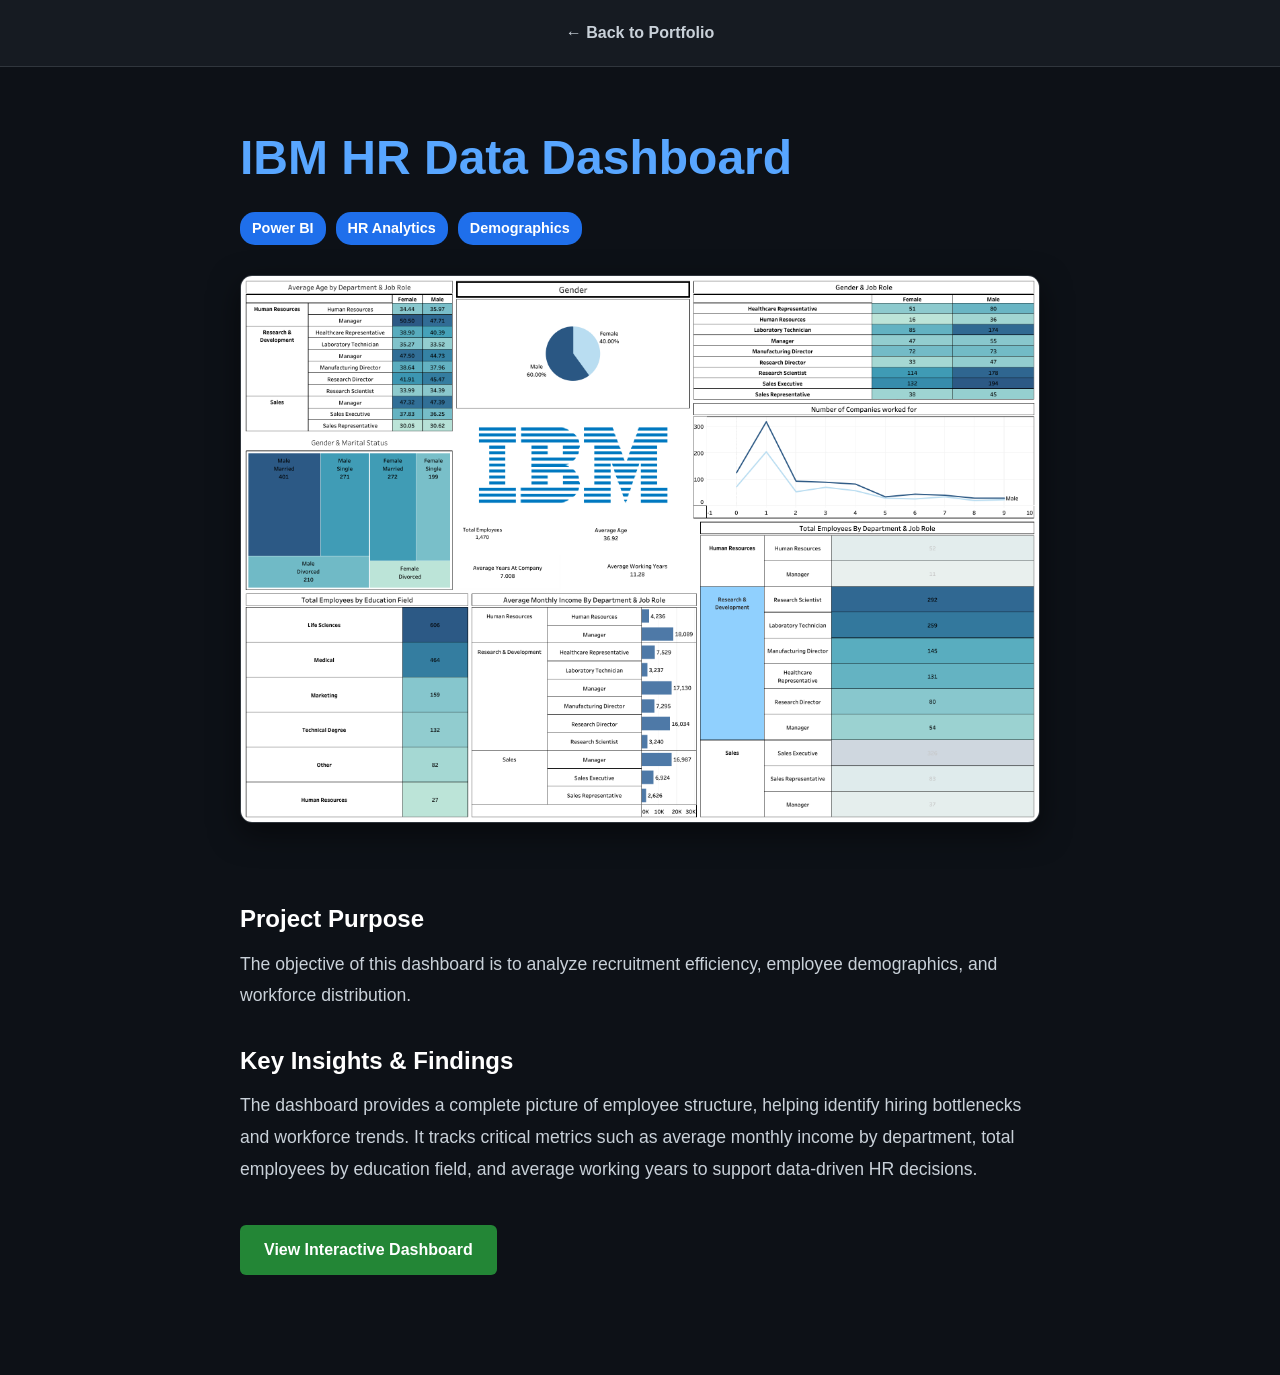
==== hr.html @ 5f2cc1dc "Rename project2.html to hr.html" ====
<!DOCTYPE html>
<html lang="en">
<head>
    <meta charset="UTF-8">
    <meta name="viewport" content="width=device-width, initial-scale=1.0">
    <title>IBM HR Data Dashboard | Mohamednour</title>
    <link rel="stylesheet" href="style.css">
</head>
<body>

    <header>
        <nav>
            <ul>
                <li><a href="index.html#projects">← Back to Portfolio</a></li>
            </ul>
        </nav>
    </header>

    <section class="project-detail-section">
        <div class="detail-container">
            
            <h1 class="detail-title">IBM HR Data Dashboard</h1>
            
            <div class="detail-tags">
                <span class="tag">Power BI</span>
                <span class="tag">HR Analytics</span>
                <span class="tag">Demographics</span>
            </div>

            <img src="img/Dashboard 1.png" alt="IBM HR Dashboard" class="detail-main-img">

            <div class="detail-description">
                <h2>Project Purpose</h2>
                <p>The objective of this dashboard is to analyze recruitment efficiency, employee demographics, and workforce distribution.</p>
                
                <h2>Key Insights & Findings</h2>
                <p>The dashboard provides a complete picture of employee structure, helping identify hiring bottlenecks and workforce trends. It tracks critical metrics such as average monthly income by department, total employees by education field, and average working years to support data-driven HR decisions.</p>
            </div>

            <div class="detail-links">
                <a href="https://public.tableau.com/app/profile/mohamed.nour1760/viz/HR_IBM_MNOUR/Dashboard1" class="btn">View Interactive Dashboard</a>
               
            </div>

        </div>
    </section>

</body>
</html>
---- style.css ----
/* General Reset & Smooth Scrolling */
* {
    margin: 0;
    padding: 0;
    box-sizing: border-box;
}

html {
    scroll-behavior: smooth;
}

body {
    font-family: 'Segoe UI', Tahoma, Geneva, Verdana, sans-serif;
    background-color: #0d1117; /* Dark background */
    color: #c9d1d9;
    line-height: 1.6;
}

h1, h2, h3, h4, h5 {
    color: #ffffff;
    margin-bottom: 10px;
}
/* About Section Side-by-Side Layout */
.about-container {
    display: flex;
    align-items: center;
    gap: 50px; /* Space between the image and the text */
    max-width: 1000px;
    margin: 0 auto;
}

/* Make sure the image and text take up equal space */
.about-image, .about-text {
    flex: 1; 
}

/* Styling the About Image from Page 2 */
.about-img {
    width: 100%;
    border-radius: 12px;
    border: 1px solid #30363d;
    box-shadow: 0 10px 30px rgba(0,0,0,0.5); /* Adds a cool shadow behind it */
    object-fit: cover;
}

/* Aligning the text properly */
.about-text {
    text-align: left;
}

/* Mobile Responsiveness: Stack them on small screens */
@media (max-width: 768px) {
    .about-container {
        flex-direction: column;
        text-align: center;
        gap: 30px;
    }
    
    .about-text {
        text-align: center;
    }
}
/* Navigation */
header {
    background-color: #161b22;
    position: fixed;
    width: 100%;
    top: 0;
    z-index: 1000;
    border-bottom: 1px solid #30363d;
}

nav ul {
    display: flex;
    justify-content: center;
    list-style: none;
    padding: 20px;
    gap: 30px;
}

nav a {
    color: #c9d1d9;
    text-decoration: none;
    font-weight: bold;
    transition: color 0.3s;
}

nav a:hover {
    color: #58a6ff;
}

/* Sections */
section {
    padding: 100px 20px;
    max-width: 1000px;
    margin: auto;
    display: flex;
    flex-direction: column;
    justify-content: center;
    align-items: center;
    text-align: center;
    min-height: 80vh;
}

/* Home Section */
#home h1 {
    font-size: 4rem;
    color: #58a6ff;
}

#home h2 {
    font-size: 1.5rem;
    font-weight: 300;
    margin-bottom: 30px;
}

.buttons {
    display: flex;
    gap: 15px;
}

.btn {
    padding: 12px 24px;
    background-color: #238636;
    color: white;
    text-decoration: none;
    border-radius: 6px;
    font-weight: bold;
    transition: background 0.3s;
}

.btn:hover {
    background-color: #2ea043;
}

.btn-outline {
    background-color: transparent;
    border: 1px solid #8b949e;
    color: #c9d1d9;
}

.btn-outline:hover {
    background-color: #30363d;
}

/* Flex Layout for Education and Experience Cards */
.flex-card {
    display: flex;
    align-items: center;
    gap: 20px;
}

/* Images/Logos inside Education and Experience */
.card-icon {
    width: 120px;
    height: 120px;
    object-fit: contain; /* Keeps logos/certificates from cropping */
    border-radius: 8px;
    background-color: #0d1117;
    padding: 5px;
    border: 1px solid #30363d;
}

.card-text {
    flex: 1; /* Makes the text take up the rest of the available space */
}

/* Mobile responsiveness for Flex Cards (stacks them on small screens) */
@media (max-width: 768px) {
    .flex-card {
        flex-direction: column;
        text-align: center;
    }
}

/* Service Offerings Grid */
.service-grid {
    display: flex;
    justify-content: center;
    gap: 20px;
    flex-wrap: wrap;
    margin-top: 30px;
    width: 100%;
}

.service-card {
    background-color: #161b22;
    border: 1px solid #30363d;
    border-radius: 12px;
    padding: 15px;
    text-align: center;
    width: 220px; /* Keeps them compact like the PDF */
    transition: transform 0.3s;
}

.service-card:hover {
    transform: translateY(-5px);
    border-color: #58a6ff;
}

.service-card img {
    width: 100%;
    height: 140px;
    border-radius: 8px;
    object-fit: cover;
    margin-bottom: 15px;
}
/* Projects Grid */
.project-grid {
    display: grid;
    grid-template-columns: repeat(auto-fit, minmax(300px, 1fr));
    gap: 20px;
    width: 100%;
    margin-top: 30px;
}

.project-card {
    background-color: #161b22;
    border: 1px solid #30363d;
    border-radius: 8px;
    padding: 20px;
    text-align: left;
    transition: transform 0.3s;
}

.project-card:hover {
    transform: translateY(-5px);
    border-color: #58a6ff;
}

/* Skills List */
.skills-list {
    list-style: none;
    display: flex;
    flex-wrap: wrap;
    gap: 15px;
    justify-content: center;
    margin-top: 20px;
}

.skills-list li {
    background-color: #1f6feb;
    color: white;
    padding: 10px 20px;
    border-radius: 20px;
    font-weight: bold;
}

/* Contact Links */
#contact a {
    color: #58a6ff;
    text-decoration: none;
}

#contact a:hover {
    text-decoration: underline;
}

/* Profile Image Styling */
.profile-img {
    width: 200px;
    height: 200px;
    border-radius: 50%; /* Makes it a perfect circle */
    object-fit: cover;
    margin-bottom: 20px;
    border: 3px solid #58a6ff; /* A nice blue border */
}

/* Project Card Overhaul for Images */
.project-card {
    background-color: #161b22;
    border: 1px solid #30363d;
    border-radius: 8px;
    text-align: left;
    transition: transform 0.3s;
    overflow: hidden; /* Ensures the image doesn't spill over the rounded corners */
    padding: 0; /* Removed padding so image touches the edges */
}

/* Updated Project Images */
.project-img {
    width: 100%;
    height: 250px; /* Slightly taller to fit dashboards better */
    object-fit: contain; /* THIS IS THE MAGIC WORD: It stops the image from cropping! */
    background-color: #0d1117; /* Fills empty space with your dark theme color */
    border-bottom: 1px solid #30363d;
    padding: 10px; /* Gives the dashboards a little breathing room inside the card */
}
/* Project Text Content */
.project-content {
    padding: 20px; /* Adds the padding back just for the text */
}



/* --- Project Detail Page Styles --- */

.project-detail-section {
    padding-top: 120px; /* Pushes content below the fixed navbar */
    min-height: 100vh;
}

.detail-container {
    max-width: 800px; /* Keeps the reading width comfortable */
    margin: 0 auto;
    text-align: left; /* Aligns text to the left for easier reading */
}

.detail-title {
    font-size: 3rem;
    color: #58a6ff;
    margin-bottom: 15px;
}

.detail-tags {
    display: flex;
    gap: 10px;
    margin-bottom: 30px;
}

.tag {
    background-color: #1f6feb;
    color: white;
    padding: 5px 12px;
    border-radius: 15px;
    font-size: 0.9rem;
    font-weight: bold;
}

.detail-main-img {
    width: 100%;
    border-radius: 12px;
    border: 1px solid #30363d;
    margin-bottom: 40px;
    box-shadow: 0 10px 30px rgba(0,0,0,0.5);
}

.detail-description h2 {
    color: #ffffff;
    margin-top: 30px;
    margin-bottom: 10px;
}

.detail-description p {
    color: #c9d1d9;
    font-size: 1.1rem;
    line-height: 1.8;
}

.detail-links {
    margin-top: 40px;
    display: flex;
    gap: 15px;
}


/* --- Contact Section --- */
#contact {
    text-align: center;
}

.contact-container {
    display: flex;
    justify-content: center;
    align-items: flex-start;
    gap: 50px;
    margin-top: 40px;
    width: 100%;
    max-width: 900px;
}

.contact-info {
    flex: 1;
    text-align: left;
}

.contact-item {
    margin-bottom: 25px;
    background-color: #161b22;
    padding: 20px;
    border-radius: 8px;
    border: 1px solid #30363d;
}

.contact-item h3 {
    color: #58a6ff;
    margin-bottom: 5px;
    font-size: 1.2rem;
}

.contact-item a {
    color: #c9d1d9;
    text-decoration: none;
    font-size: 1.1rem;
}

.contact-item a:hover {
    color: #ffffff;
    text-decoration: underline;
}

/* Contact Form Styles */
.contact-form {
    flex: 1;
    display: flex;
    flex-direction: column;
    gap: 15px;
    width: 100%;
}

.contact-form input,
.contact-form textarea {
    width: 100%;
    padding: 15px;
    border-radius: 8px;
    border: 1px solid #30363d;
    background-color: #0d1117;
    color: #ffffff;
    font-family: inherit;
    font-size: 1rem;
}

.contact-form input:focus,
.contact-form textarea:focus {
    outline: none;
    border-color: #58a6ff;
}

.contact-form button {
    border: none;
    cursor: pointer;
    font-size: 1.1rem;
}
/* --- Skills Section --- */
.skills-container {
    display: flex;
    justify-content: center;
    gap: 30px;
    width: 100%;
    max-width: 900px;
    flex-wrap: wrap;
    margin-top: 30px;
}

.skill-category {
    background-color: #161b22;
    border: 1px solid #30363d;
    border-radius: 8px;
    padding: 30px;
    flex: 1;
    min-width: 300px;
    text-align: left;
    box-shadow: 0 4px 6px rgba(0,0,0,0.1);
}

.skill-category h3 {
    color: #58a6ff;
    border-bottom: 1px solid #30363d;
    padding-bottom: 15px;
    margin-bottom: 20px;
    font-size: 1.4rem;
}

.skills-list {
    list-style: none;
    padding: 0;
}

.skills-list li {
    font-size: 1.1rem;
    margin-bottom: 15px;
    color: #c9d1d9;
    display: flex;
    align-items: center;
}

.skills-list li i {
    color: #238636; /* Gives the checkmark/icons a nice green color */
    width: 30px;
    font-size: 1.2rem;
}

/* --- Footer Section --- */
footer {
    background-color: #0d1117;
    border-top: 1px solid #30363d;
    padding: 30px 20px;
    text-align: center;
    margin-top: 50px;
}

.footer-content p {
    color: #8b949e;
    margin-bottom: 15px;
}

.footer-socials a {
    color: #8b949e;
    font-size: 1.5rem;
    margin: 0 10px;
    transition: color 0.3s;
}

.footer-socials a:hover {
    color: #58a6ff;
}
/* Mobile Responsiveness: Stacks the form under the info on phones */
@media (max-width: 768px) {
    .contact-container {
        flex-direction: column;
    }
    .contact-info, .contact-form {
        width: 100%;
    }

}

/* =========================================
   MOBILE RESPONSIVENESS (Phones & Tablets)
   ========================================= */

@media (max-width: 768px) {
    /* 1. Adjust Global Section Padding */
    section {
        padding: 80px 15px 40px;
        min-height: auto; /* Prevents awkward white space */
    }

    /* 2. Fix the Navigation Bar (Allows it to wrap on small screens) */
    nav ul {
        flex-wrap: wrap;
        gap: 10px 15px;
        padding: 10px;
    }
    
    nav a {
        font-size: 0.9rem;
    }

    /* 3. Scale Down the Home Section Text */
    #home h1 {
        font-size: 2.5rem; /* Shrinks your name so it fits */
    }

    #home h2 {
        font-size: 1.2rem;
        margin-bottom: 20px;
    }

    /* 4. Stack the Buttons */
    .buttons {
        flex-direction: column;
        width: 100%;
        max-width: 250px; /* Keeps them from stretching too wide */
        gap: 10px;
    }

    .btn, .btn-outline {
        width: 100%;
        text-align: center;
    }

    /* 5. Adjust the Project Grid for Narrow Phones */
    .project-grid {
        grid-template-columns: repeat(auto-fit, minmax(250px, 1fr));
    }

    .project-img {
        height: 180px; /* Slightly smaller dashboard preview for mobile */
    }
    
    /* 6. Fix Typography on the Project Detail Pages */
    .detail-title {
        font-size: 2rem;
    }
    
    .detail-links {
        flex-direction: column;
        width: 100%;
        gap: 10px;
    }
}

/* Fix for extremely small screens (like older iPhones) */
@media (max-width: 480px) {
    #home h1 {
        font-size: 2rem;
    }
    .profile-img {
        width: 150px;
        height: 150px;
    }
}

/* --- Font Awesome Icon Spacing --- */
i {
    margin-right: 8px; /* Adds space between the icon and the text */
}

/* Make the contact icons larger and centered */
.contact-icon {
    font-size: 2rem;
    color: #58a6ff;
    margin-bottom: 10px;
    margin-right: 0; /* Resets the margin for these specific centered icons */
    display: block; /* Centers the icon above the text */
}
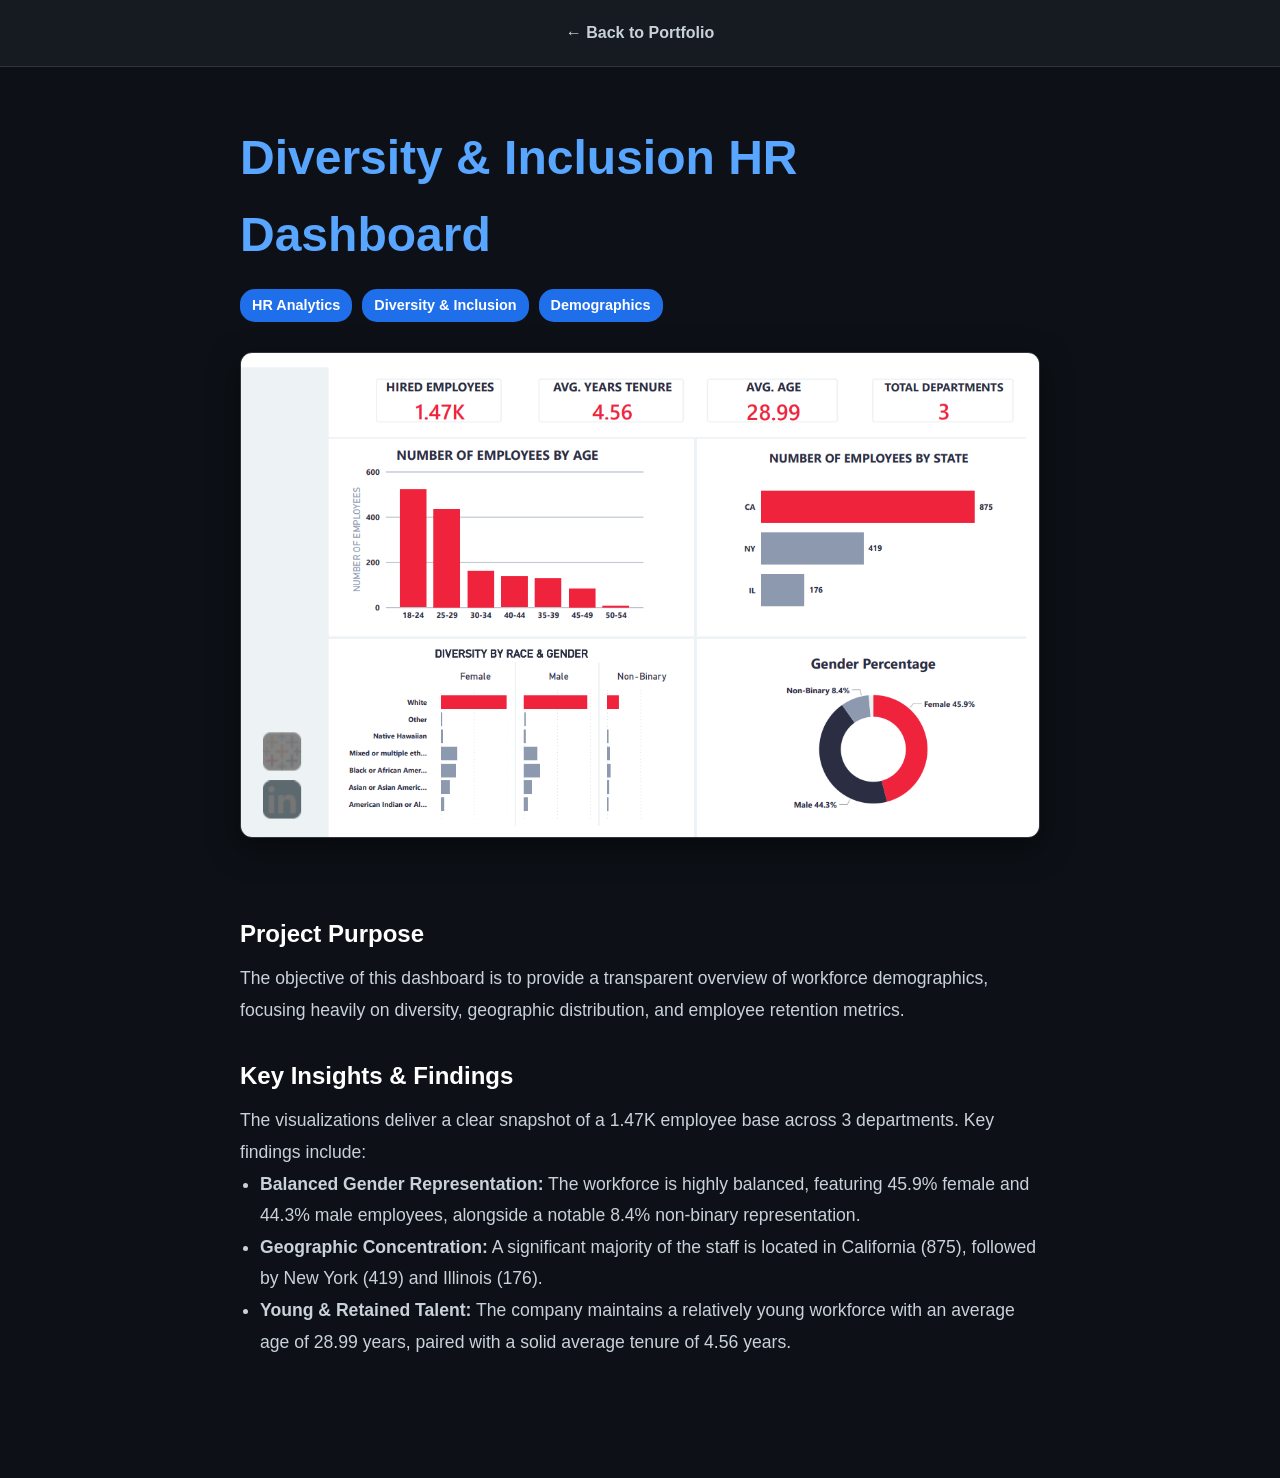
==== commit ddfd8bbc: "Rename hrr.html to hr.html" ====
--- a/hr.html
+++ b/hr.html
@@ -1,49 +1,52 @@
-<!DOCTYPE html>
-<html lang="en">
-<head>
-    <meta charset="UTF-8">
-    <meta name="viewport" content="width=device-width, initial-scale=1.0">
-    <title>IBM HR Data Dashboard | Mohamednour</title>
-    <link rel="stylesheet" href="style.css">
-</head>
-<body>
-
-    <header>
-        <nav>
-            <ul>
-                <li><a href="index.html#projects">← Back to Portfolio</a></li>
-            </ul>
-        </nav>
-    </header>
-
-    <section class="project-detail-section">
-        <div class="detail-container">
-            
-            <h1 class="detail-title">IBM HR Data Dashboard</h1>
-            
-            <div class="detail-tags">
-                <span class="tag">Power BI</span>
-                <span class="tag">HR Analytics</span>
-                <span class="tag">Demographics</span>
-            </div>
-
-            <img src="img/Dashboard 1.png" alt="IBM HR Dashboard" class="detail-main-img">
-
-            <div class="detail-description">
-                <h2>Project Purpose</h2>
-                <p>The objective of this dashboard is to analyze recruitment efficiency, employee demographics, and workforce distribution.</p>
-                
-                <h2>Key Insights & Findings</h2>
-                <p>The dashboard provides a complete picture of employee structure, helping identify hiring bottlenecks and workforce trends. It tracks critical metrics such as average monthly income by department, total employees by education field, and average working years to support data-driven HR decisions.</p>
-            </div>
-
-            <div class="detail-links">
-                <a href="https://public.tableau.com/app/profile/mohamed.nour1760/viz/HR_IBM_MNOUR/Dashboard1" class="btn">View Interactive Dashboard</a>
-               
-            </div>
-
-        </div>
-    </section>
-
-</body>
-</html>
+<!DOCTYPE html>
+<html lang="en">
+<head>
+    <meta charset="UTF-8">
+    <meta name="viewport" content="width=device-width, initial-scale=1.0">
+    <title>Diversity & Inclusion HR Dashboard | Mohamednour</title>
+    <link rel="stylesheet" href="style.css">
+</head>
+<body>
+
+    <header>
+        <nav>
+            <ul>
+                <li><a href="index.html#projects">← Back to Portfolio</a></li>
+            </ul>
+        </nav>
+    </header>
+
+    <section class="project-detail-section">
+        <div class="detail-container">
+            
+            <h1 class="detail-title">Diversity & Inclusion HR Dashboard</h1>
+            
+            <div class="detail-tags">
+                <span class="tag">HR Analytics</span>
+                <span class="tag">Diversity & Inclusion</span>
+                <span class="tag">Demographics</span>
+            </div>
+
+            <img src="img/HR.png" alt="Diversity HR Dashboard" class="detail-main-img">
+
+            <div class="detail-description">
+                <h2>Project Purpose</h2>
+                <p>The objective of this dashboard is to provide a transparent overview of workforce demographics, focusing heavily on diversity, geographic distribution, and employee retention metrics.</p>
+                
+                <h2>Key Insights & Findings</h2>
+                <p>The visualizations deliver a clear snapshot of a 1.47K employee base across 3 departments. Key findings include:</p>
+                
+                <ul style="color: #c9d1d9; font-size: 1.1rem; line-height: 1.8; margin-left: 20px; margin-bottom: 20px;">
+                    <li><strong>Balanced Gender Representation:</strong> The workforce is highly balanced, featuring 45.9% female and 44.3% male employees, alongside a notable 8.4% non-binary representation.</li>
+                    <li><strong>Geographic Concentration:</strong> A significant majority of the staff is located in California (875), followed by New York (419) and Illinois (176).</li>
+                    <li><strong>Young & Retained Talent:</strong> The company maintains a relatively young workforce with an average age of 28.99 years, paired with a solid average tenure of 4.56 years.</li>
+                </ul>
+            </div>
+
+        
+
+        </div>
+    </section>
+
+</body>
+</html>
